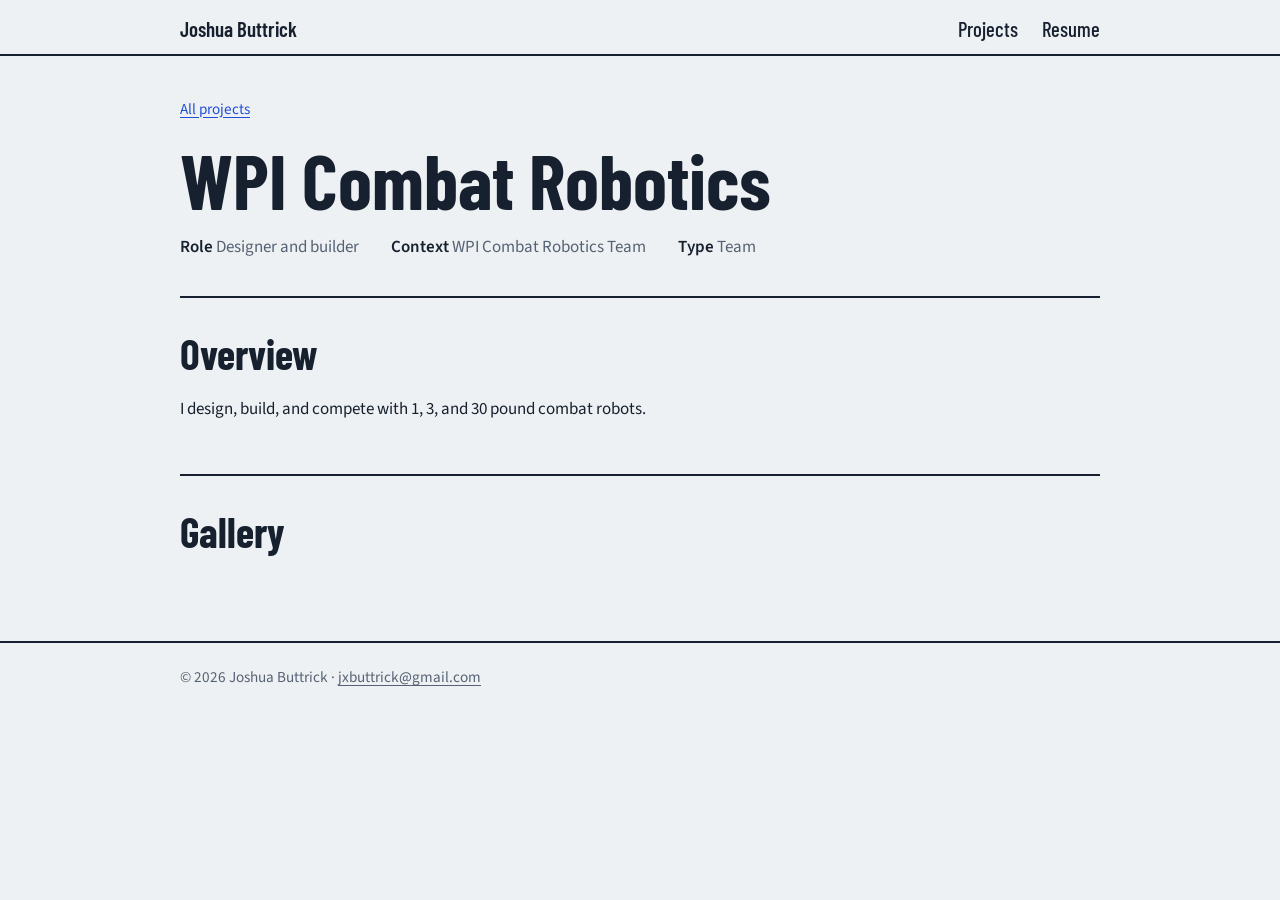
==== projects/combat-robotics.html @ 277a1837 "Add files via upload" ====
<!DOCTYPE html>
<html lang="en"><head><meta charset="utf-8"><meta name="viewport" content="width=device-width, initial-scale=1">
<title>WPI Combat Robotics | Joshua Buttrick</title><meta name="description" content="I design, build, and compete with 1, 3, and 30 pound combat robots.">
<link rel="preconnect" href="https://fonts.googleapis.com"><link rel="preconnect" href="https://fonts.gstatic.com" crossorigin>
<link href="https://fonts.googleapis.com/css2?family=Barlow+Condensed:wght@500;600;700&family=Source+Sans+3:wght@400;600&display=swap" rel="stylesheet">
<link rel="stylesheet" href="../style.css"></head><body>
<header class="top"><div class="wrap"><a href="../index.html">Joshua Buttrick</a>
<nav aria-label="Main"><a href="../projects/index.html">Projects</a><a href="../resume.html">Resume</a></nav></div></header>
<main class="wrap"><p class="crumb"><a href="index.html">All projects</a></p>
<section style="border-top:0;padding-top:.5rem"><h1 style="font-size:clamp(2.6rem,9vw,4.8rem)">WPI Combat Robotics</h1>
<div class="meta"><span><b>Role</b> Designer and builder</span><span><b>Context</b> WPI Combat Robotics Team</span><span><b>Type</b> Team</span></div></section>
<section><h2>Overview</h2><div class="prose"><p>I design, build, and compete with 1, 3, and 30 pound combat robots.</p>
<!-- Add more paragraphs, or a bulleted list: <ul><li>...</li></ul> -->
</div></section>
<section><h2>Gallery</h2><div class="gallery">
<img src="../img/combat-robotics-1.jpg" alt="" onerror="this.remove()">
<img src="../img/combat-robotics-2.jpg" alt="" onerror="this.remove()">
<img src="../img/combat-robotics-3.jpg" alt="" onerror="this.remove()">
</div></section></main><footer><div class="wrap">© <span id="y">2026</span> Joshua Buttrick · <a href="mailto:jxbuttrick@gmail.com">jxbuttrick@gmail.com</a></div></footer>
<script>document.getElementById("y").textContent=new Date().getFullYear();</script></body></html>
---- style.css ----
:root{--paper:#eef1f3;--ink:#16202e;--muted:#566274;--soft:#c9d1d9;--tile:#dde3e9;--accent:#1f4fd8;
--head:"Barlow Condensed","Arial Narrow",Arial,sans-serif;--body:"Source Sans 3","Segoe UI",Helvetica,Arial,sans-serif}
@media (prefers-color-scheme:dark){:root{--paper:#10161f;--ink:#e7ecf1;--muted:#9aa7b6;--soft:#2b3645;--tile:#1a2330;--accent:#7ea2ff}}
*{box-sizing:border-box}
html{scroll-behavior:smooth}
body{margin:0;background:var(--paper);color:var(--ink);font:400 1.0625rem/1.6 var(--body)}
a{color:var(--accent);text-underline-offset:3px}
a:focus-visible{outline:2px solid var(--accent);outline-offset:3px}
.wrap{max-width:1000px;margin:0 auto;padding:0 clamp(1.1rem,4vw,2.5rem)}
.top{border-bottom:2px solid var(--ink)}
.top .wrap{display:flex;justify-content:space-between;align-items:baseline;padding-top:1rem;padding-bottom:.8rem;font:600 1.3rem var(--head)}
.top a{color:var(--ink);text-decoration:none}
.top a:hover{color:var(--accent)}
.top nav{display:flex;gap:1.5rem;font-weight:500}
h1{font:700 clamp(3.2rem,12vw,7rem)/.92 var(--head);margin:0}
h2{font:700 clamp(1.9rem,5vw,2.6rem)/1 var(--head);margin:0 0 1.3rem}
h3{font:600 1.4rem/1.15 var(--head);margin:0}
.hero{padding:clamp(2.2rem,7vw,4.5rem) 0 2.5rem}
.dim{position:relative;margin:1.5rem 0 0;border-top:1.5px solid var(--accent);max-width:30rem;padding-top:.45rem;color:var(--accent);font:500 1.25rem var(--head);text-align:center}
.dim::before,.dim::after{content:"";position:absolute;top:-6px;height:11px;border-left:1.5px solid var(--accent)}
.dim::before{left:0}.dim::after{right:0}
.lede{max-width:40rem;margin:1.5rem 0 0;font-size:1.15rem}
section{padding:2.2rem 0;border-top:2px solid var(--ink)}
.grid{display:grid;grid-template-columns:repeat(auto-fill,minmax(250px,1fr));gap:1.6rem 1.4rem}
.card{display:block;color:var(--ink);text-decoration:none}
.thumb{position:relative;aspect-ratio:4/3;background:var(--tile);border:1.5px solid var(--ink);display:grid;place-items:center;overflow:hidden;font:600 1.1rem var(--head);color:var(--muted)}
.thumb img{position:absolute;inset:0;width:100%;height:100%;object-fit:cover}
.card h3{margin-top:.7rem}
.card:hover h3,.card:focus-visible h3{color:var(--accent)}
.card:hover .thumb{border-color:var(--accent)}
.card p{margin:.1rem 0 0;color:var(--muted);font-size:.95rem}
.more{margin-top:1.8rem;font:600 1.2rem var(--head)}
.crumb{padding-top:1.6rem;font-size:.95rem}
.meta{display:flex;flex-wrap:wrap;gap:.4rem 2rem;margin:1.2rem 0 0;color:var(--muted)}
.meta b{color:var(--ink);font-weight:600}
.prose{max-width:42rem}
.prose p{margin:0 0 1rem}
.prose ul{padding-left:1.2rem}
.gallery{display:grid;grid-template-columns:repeat(auto-fit,minmax(280px,1fr));gap:1rem}
.gallery img{width:100%;height:auto;border:1.5px solid var(--ink);display:block}
section:has(.gallery:empty){display:none}
.row{display:grid;grid-template-columns:12rem 1fr;gap:.3rem 2rem;padding:.9rem 0;border-top:1px solid var(--soft)}
.row:first-of-type{border-top:0;padding-top:0}
.row dt{font:600 1.35rem/1.2 var(--head)}.row dd{margin:0}
dl{margin:0}
.chips{display:flex;flex-wrap:wrap;gap:.5rem}
.chips span{border:1px solid var(--ink);padding:.2rem .7rem;font-size:.95rem}
.btn{display:inline-block;border:1.5px solid var(--ink);padding:.45rem 1.1rem;color:var(--ink);text-decoration:none;font:600 1.15rem var(--head)}
.btn:hover{border-color:var(--accent);color:var(--accent)}
footer{border-top:2px solid var(--ink);padding:1.4rem 0 2rem;margin-top:2rem;color:var(--muted);font-size:.95rem}
footer a{color:var(--muted)}
@media (max-width:700px){.row{grid-template-columns:1fr}}
@media (prefers-reduced-motion:reduce){html{scroll-behavior:auto}}
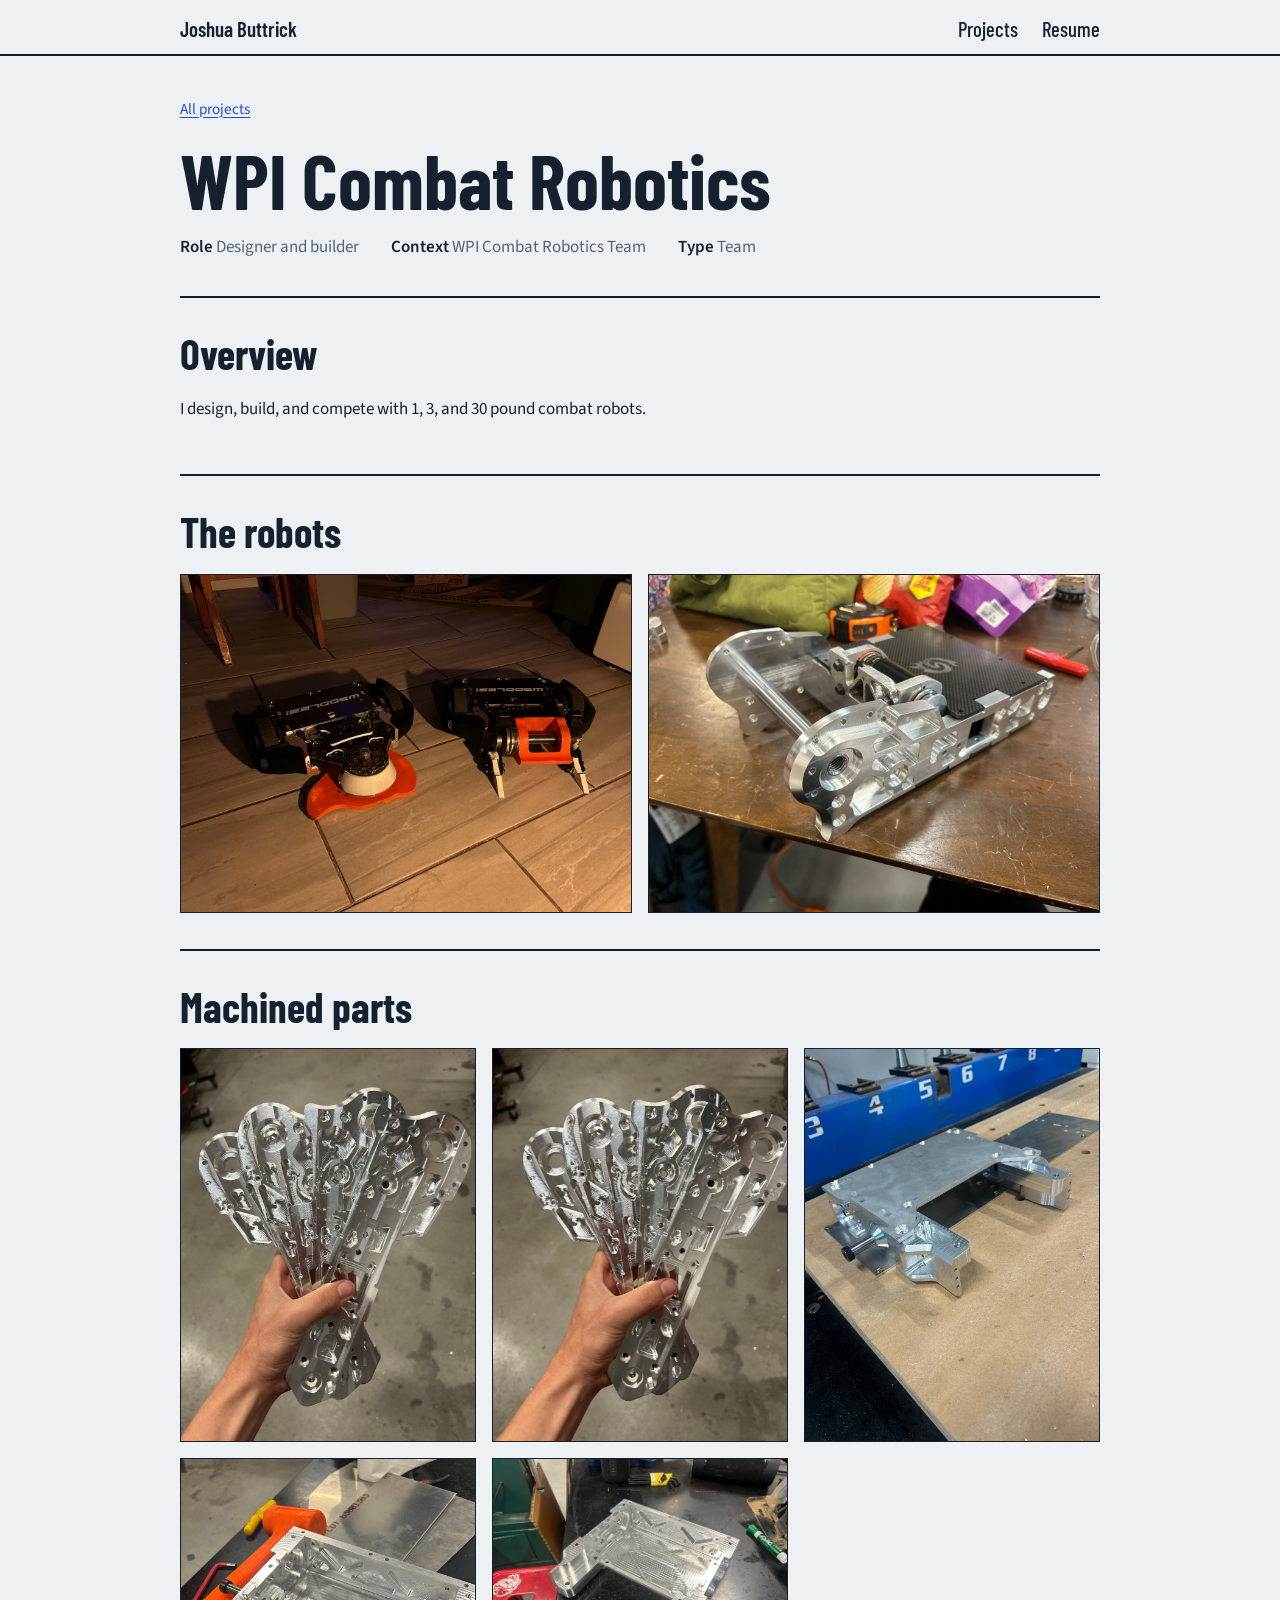
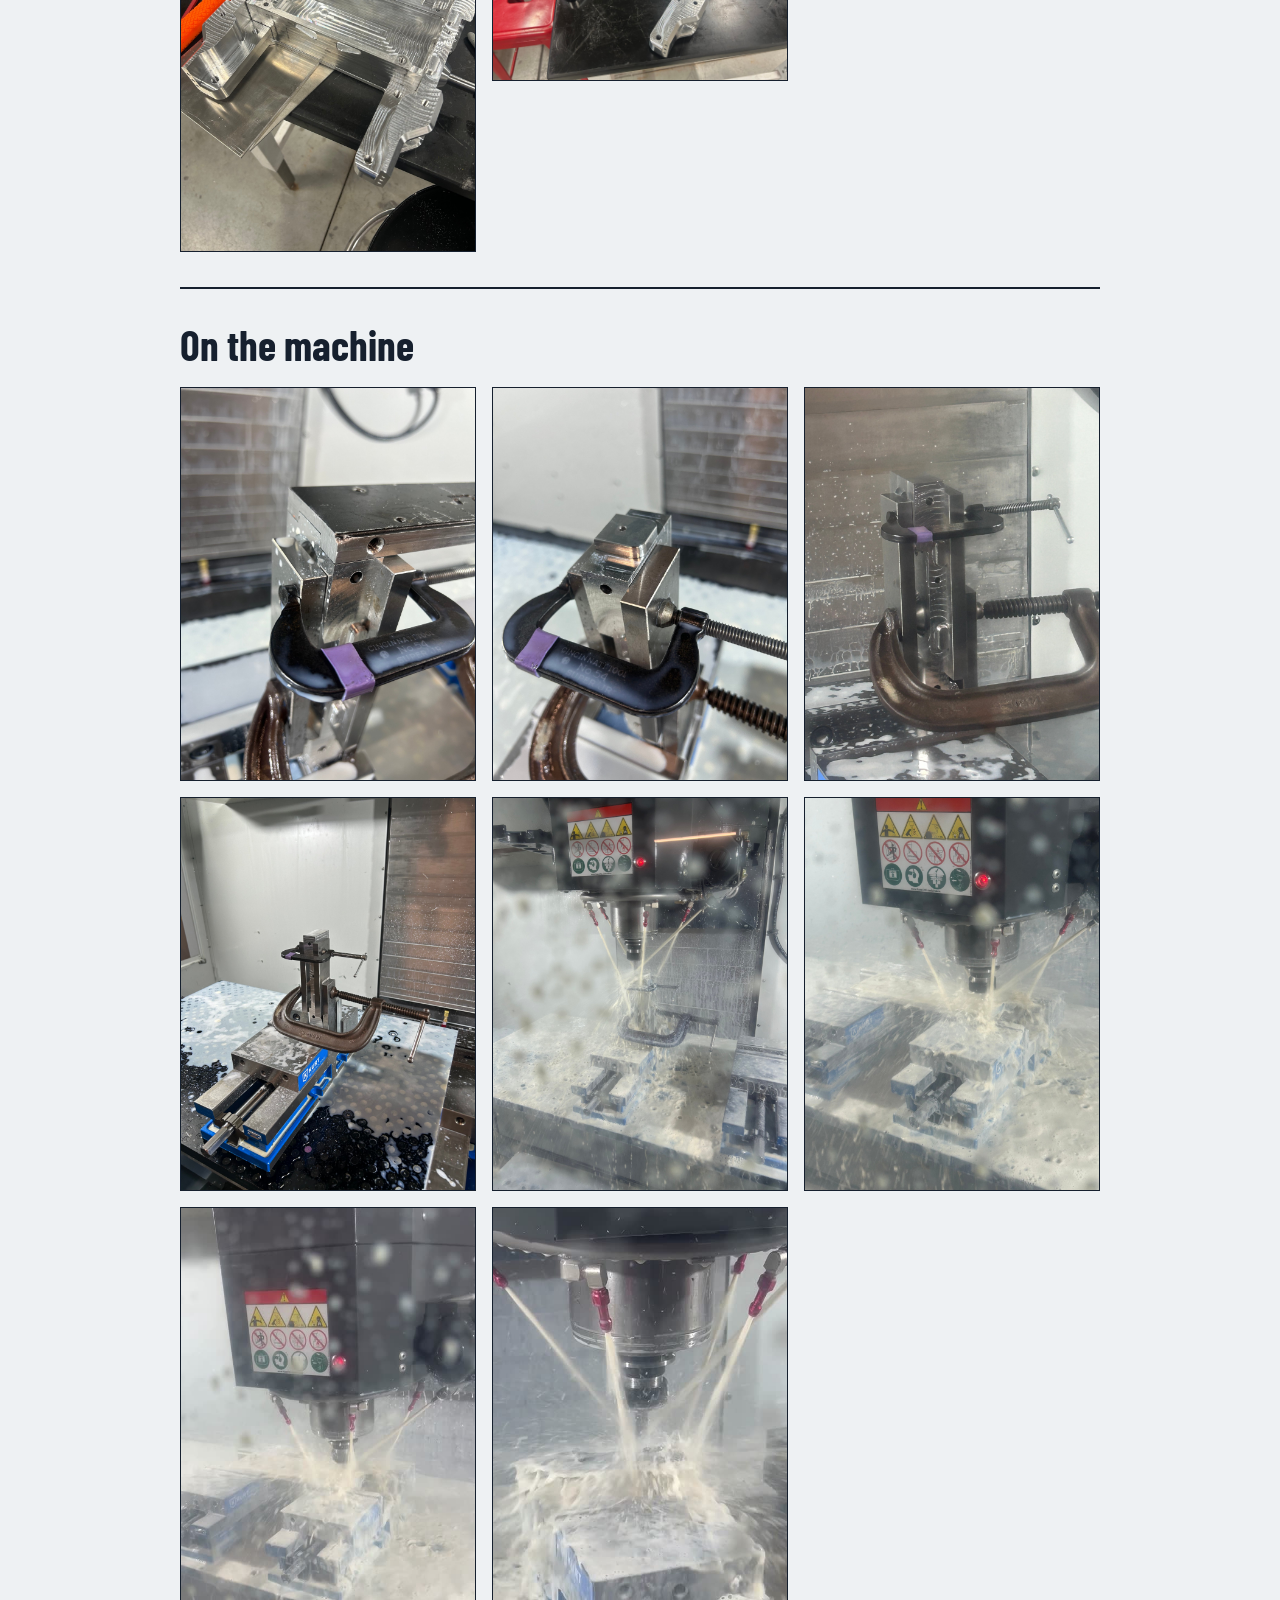
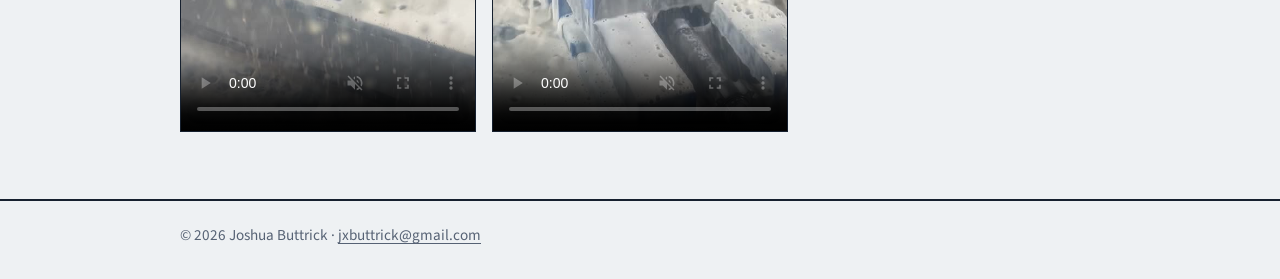
==== commit 8269f32a: "Add files via upload" ====
--- a/projects/combat-robotics.html
+++ b/projects/combat-robotics.html
@@ -12,9 +12,25 @@
 <section><h2>Overview</h2><div class="prose"><p>I design, build, and compete with 1, 3, and 30 pound combat robots.</p>
 <!-- Add more paragraphs, or a bulleted list: <ul><li>...</li></ul> -->
 </div></section>
-<section><h2>Gallery</h2><div class="gallery">
-<img src="../img/combat-robotics-1.jpg" alt="" onerror="this.remove()">
-<img src="../img/combat-robotics-2.jpg" alt="" onerror="this.remove()">
-<img src="../img/combat-robotics-3.jpg" alt="" onerror="this.remove()">
+<section><h2>The robots</h2><div class="gallery">
+<a href="../img/combat-robotics-1.jpg" target="_blank" rel="noopener"><img src="../img/combat-robotics-1.jpg" alt="Two completed combat robots with orange weapons" loading="lazy"></a>
+<a href="../img/combat-robotics-2.jpg" target="_blank" rel="noopener"><img src="../img/combat-robotics-2.jpg" alt="Machined aluminum robot chassis with a motor and carbon fiber top plate" loading="lazy"></a>
+</div></section>
+<section><h2>Machined parts</h2><div class="gallery">
+<a href="../img/combat-robotics-3.jpg" target="_blank" rel="noopener"><img src="../img/combat-robotics-3.jpg" alt="Stack of CNC-machined aluminum plates held in one hand" loading="lazy"></a>
+<a href="../img/combat-robotics-4.jpg" target="_blank" rel="noopener"><img src="../img/combat-robotics-4.jpg" alt="Stack of CNC-machined aluminum plates, second view" loading="lazy"></a>
+<a href="../img/combat-robotics-5.jpg" target="_blank" rel="noopener"><img src="../img/combat-robotics-5.jpg" alt="Machined aluminum chassis with a top plate" loading="lazy"></a>
+<a href="../img/combat-robotics-6.jpg" target="_blank" rel="noopener"><img src="../img/combat-robotics-6.jpg" alt="Machined aluminum chassis box, top view" loading="lazy"></a>
+<a href="../img/combat-robotics-7.jpg" target="_blank" rel="noopener"><img src="../img/combat-robotics-7.jpg" alt="Machined aluminum chassis box on a workbench" loading="lazy"></a>
+</div></section>
+<section><h2>On the machine</h2><div class="gallery">
+<a href="../img/combat-robotics-8.jpg" target="_blank" rel="noopener"><img src="../img/combat-robotics-8.jpg" alt="Part held in a C-clamp on a CNC mill" loading="lazy"></a>
+<a href="../img/combat-robotics-9.jpg" target="_blank" rel="noopener"><img src="../img/combat-robotics-9.jpg" alt="Part held in a C-clamp, close up" loading="lazy"></a>
+<a href="../img/combat-robotics-10.jpg" target="_blank" rel="noopener"><img src="../img/combat-robotics-10.jpg" alt="Tall part clamped upright in the mill" loading="lazy"></a>
+<a href="../img/combat-robotics-11.jpg" target="_blank" rel="noopener"><img src="../img/combat-robotics-11.jpg" alt="Fixture and C-clamp setup in the mill, wide view" loading="lazy"></a>
+<a href="../img/combat-robotics-12.jpg" target="_blank" rel="noopener"><img src="../img/combat-robotics-12.jpg" alt="Mill cutting with coolant" loading="lazy"></a>
+<a href="../img/combat-robotics-13.jpg" target="_blank" rel="noopener"><img src="../img/combat-robotics-13.jpg" alt="Mill cutting with coolant, second view" loading="lazy"></a>
+<video controls autoplay muted loop playsinline preload="metadata" poster="../video/combat-robotics-1.jpg"><source src="../video/combat-robotics-1.mp4" type="video/mp4"></video>
+<video controls autoplay muted loop playsinline preload="metadata" poster="../video/combat-robotics-2.jpg"><source src="../video/combat-robotics-2.mp4" type="video/mp4"></video>
 </div></section></main><footer><div class="wrap">© <span id="y">2026</span> Joshua Buttrick · <a href="mailto:jxbuttrick@gmail.com">jxbuttrick@gmail.com</a></div></footer>
 <script>document.getElementById("y").textContent=new Date().getFullYear();</script></body></html>
--- a/style.css
+++ b/style.css
@@ -51,3 +51,6 @@
 footer a{color:var(--muted)}
 @media (max-width:700px){.row{grid-template-columns:1fr}}
 @media (prefers-reduced-motion:reduce){html{scroll-behavior:auto}}
+.gallery{align-items:start}
+.gallery a{display:block}
+.gallery video{width:100%;height:auto;border:1.5px solid var(--ink);display:block;background:#000}
